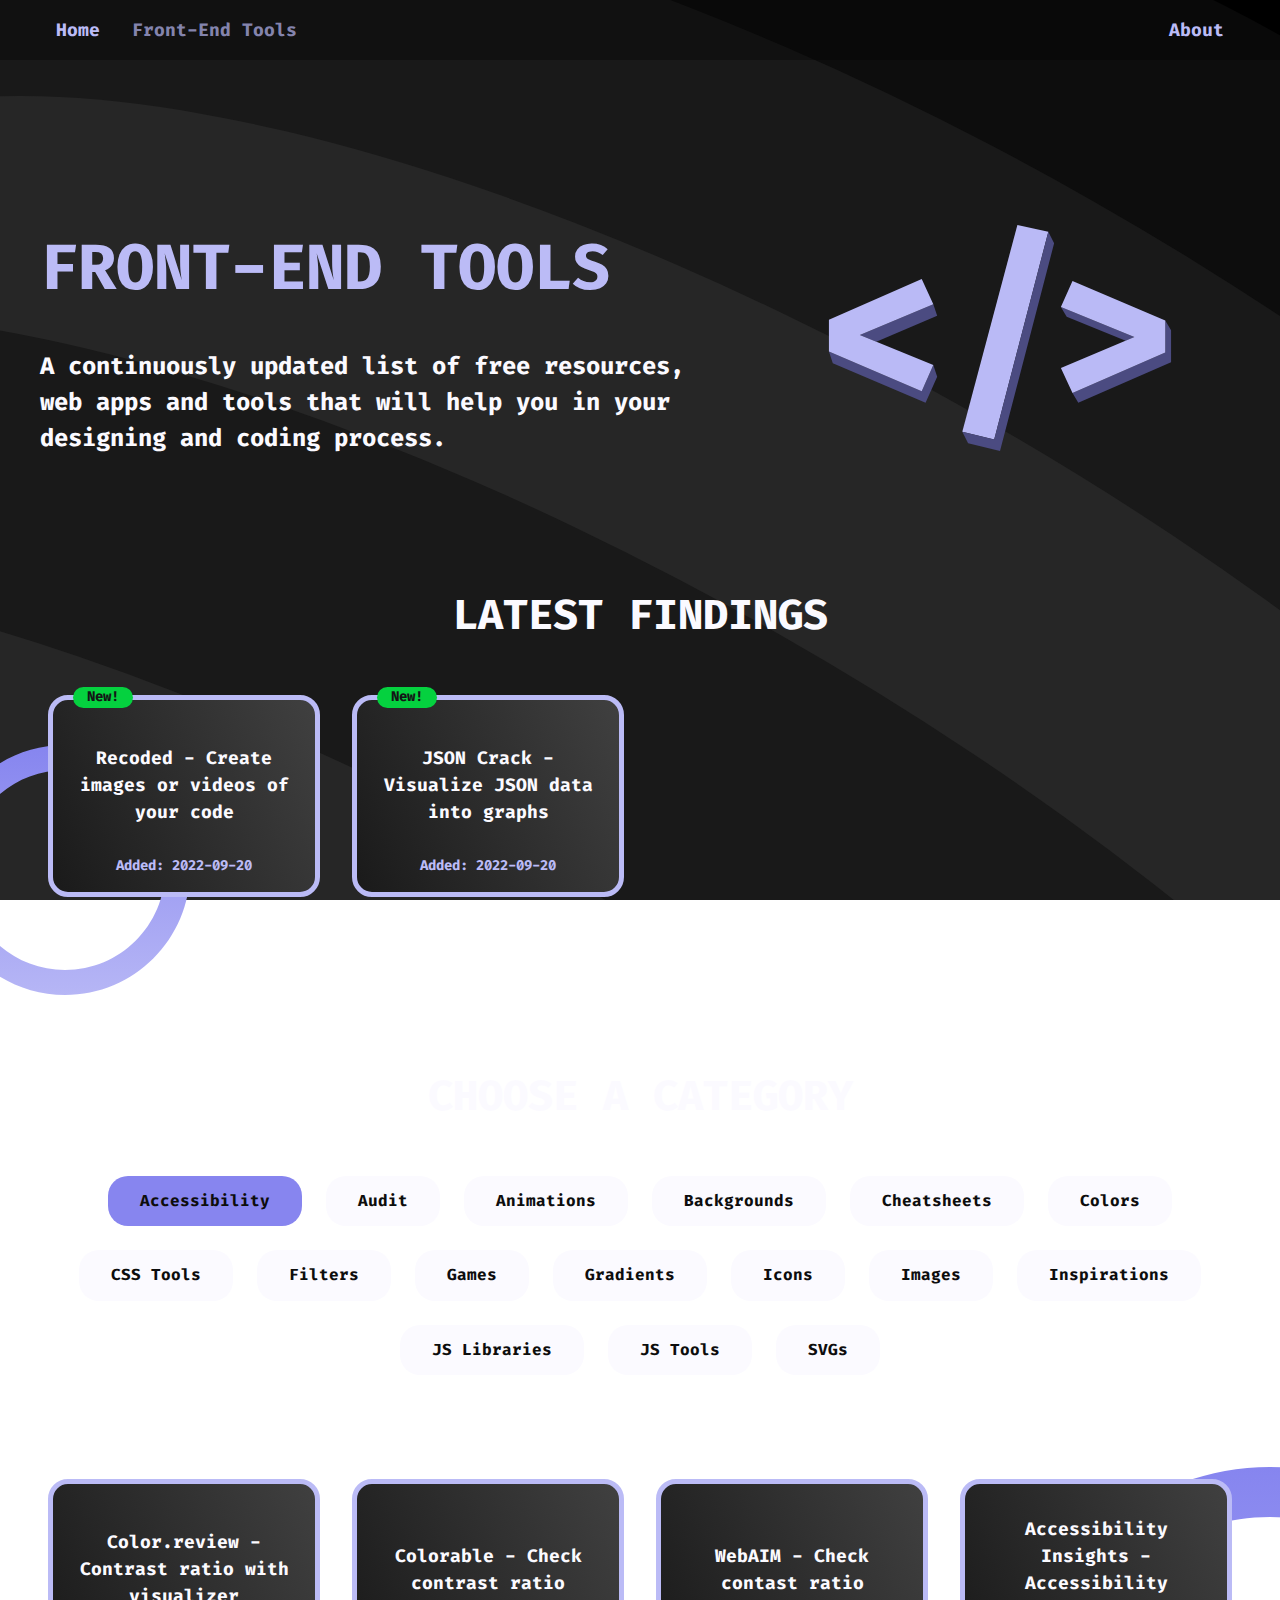
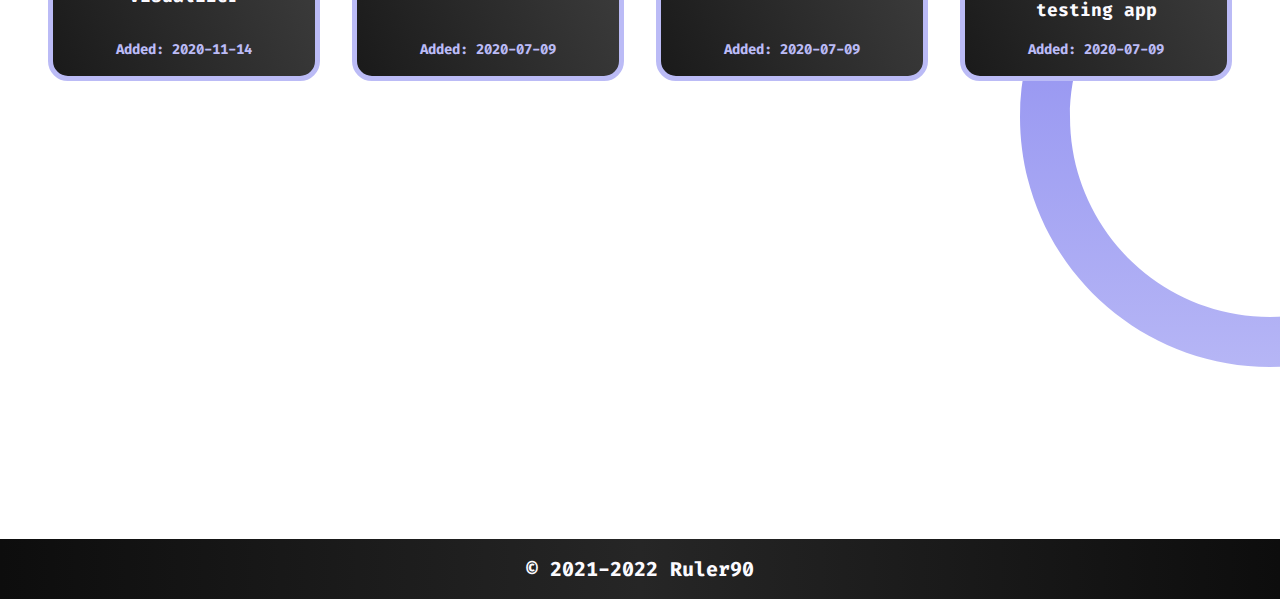
==== index.html @ b96b07b2 "Merge pull request #37 from Ruler90:dev" ====
<!DOCTYPE html>
<html lang="en">
    <head>
        <meta charset="UTF-8" />
        <meta http-equiv="X-UA-Compatible" content="IE=edge" />
        <meta name="viewport" content="width=device-width, initial-scale=1.0" />
        <title>Free Front-End Tools for Web Developers and Designers 2022</title>
        <meta
            name="description"
            content="Best 100% free resources, web apps and tools for web developers and designers. Get cheatsheets, CSS generators, create color palettes, gradients, SVGs and more."
        />

        <meta property="og:title" content="Free Front-End Tools for Web Developers and Designers 2022" />
        <meta
            property="og:description"
            content="Best 100% free resources, web apps and tools for web developers and designers. Get cheatsheets, CSS generators, create color palettes, gradients, SVGs and more."
        />
        <meta
            property="og:image"
            content="https://res.cloudinary.com/cliwebima/image/upload/v1622414200/front-end-tools/front-end-tools-preview.jpg"
        />
        <meta property="og:url" content="https://tools.mycoding.place/" />

        <meta name="twitter:title" content="Free Front-End Tools for Web Developers and Designers 2022" />
        <meta
            name="twitter:description"
            content="Best 100% free resources, web apps and tools for web developers and designers. Get cheatsheets, CSS generators, create color palettes, gradients, SVGs and more."
        />
        <meta
            name="twitter:image"
            content="https://res.cloudinary.com/cliwebima/image/upload/v1622414200/front-end-tools/front-end-tools-preview.jpg"
        />
        <meta name="twitter:card" content="summary_large_image" />

        <link rel="icon" type="image/svg+xml" href="./src/assets/svg/favicon.svg" />

        <link rel="preconnect" href="https://fonts.gstatic.com" />
        <link href="https://fonts.googleapis.com/css2?family=Fira+Code:wght@400;700&display=swap" rel="stylesheet" />
        <link rel="stylesheet" href="./src/scss/main.css" />
    </head>

    <body>
        <nav class="mcp-nav">
            <ul class="mcp-nav__items">
                <li class="mcp-nav__item">
                    <a class="mcp-nav__link" href="https://mycoding.place">Home</a>
                </li>
                <li class="mcp-nav__item">
                    <span class="mcp-nav__link mcp-nav__link--inactive">Front-End Tools</span>
                </li>
                <li class="mcp-nav__item">
                    <a class="mcp-nav__link" href="https://about.mycoding.place">About</a>
                </li>
            </ul>
        </nav>

        <main>
            <header class="mcp-header">
                <div class="mcp-header__text-wrapper">
                    <h1 class="mcp-header__text">Front-End Tools</h1>
                    <p class="mcp-header__description">
                        A continuously updated list of free resources, web apps and tools that will help you in your
                        designing and coding process.
                    </p>
                </div>

                <img
                    class="mcp-header__tags-logo"
                    src="./src/assets/svg/3d-tags.svg"
                    alt="image of the 3D opening and closing tag"
                />
            </header>

            <section class="mcp-section mcp-section--latest">
                <h2 class="mcp-section__header">Latest findings</h2>
                <ul class="mcp-tiles mcp-tiles--latest"></ul>
                <img
                    class="mcp-circle-decor mcp-circle-decor--latest"
                    src="./src/assets/svg/circle.svg"
                    alt="image of the circle contour in lavender gradient color"
                />
            </section>

            <section class="mcp-section mcp-section--choose-category">
                <h2 class="mcp-section__header">Choose a category</h2>
                <ul class="mcp-categories">
                    <li class="mcp-categories__item" tabindex="0" data-cat="accessibility">Accessibility</li>
                    <li class="mcp-categories__item" tabindex="0" data-cat="audit">Audit</li>
                    <li class="mcp-categories__item" tabindex="0" data-cat="animations">Animations</li>
                    <li class="mcp-categories__item" tabindex="0" data-cat="backgrounds">Backgrounds</li>
                    <li class="mcp-categories__item" tabindex="0" data-cat="cheatsheets">Cheatsheets</li>
                    <li class="mcp-categories__item" tabindex="0" data-cat="colors">Colors</li>
                    <li class="mcp-categories__item" tabindex="0" data-cat="css-tools">CSS Tools</li>
                    <li class="mcp-categories__item" tabindex="0" data-cat="filters">Filters</li>
                    <li class="mcp-categories__item" tabindex="0" data-cat="games">Games</li>
                    <li class="mcp-categories__item" tabindex="0" data-cat="gradients">Gradients</li>
                    <li class="mcp-categories__item" tabindex="0" data-cat="icons">Icons</li>
                    <li class="mcp-categories__item" tabindex="0" data-cat="images">Images</li>
                    <li class="mcp-categories__item" tabindex="0" data-cat="inspirations">Inspirations</li>
                    <li class="mcp-categories__item" tabindex="0" data-cat="js-libraries">JS Libraries</li>
                    <li class="mcp-categories__item" tabindex="0" data-cat="js-tools">JS Tools</li>
                    <li class="mcp-categories__item" tabindex="0" data-cat="svg">SVGs</li>
                </ul>
            </section>

            <section class="mcp-section mcp-section--category">
                <ul class="mcp-tiles mcp-tiles--category"></ul>
                <img
                    class="mcp-circle-decor mcp-circle-decor--cat-tiles"
                    src="./src/assets/svg/circle.svg"
                    alt="image of the big circle contour in lavender gradient color"
                />
            </section>
        </main>

        <footer>&copy; 2021-2022 Ruler90</footer>

        <script src="./src/js/tiles.js"></script>
    </body>
</html>
---- src/scss/main.css ----
/*! normalize.css v8.0.1 | MIT License | github.com/necolas/normalize.css */
html {
  line-height: 1.15;
  -webkit-text-size-adjust: 100%;
}

body {
  margin: 0;
}

main {
  display: block;
}

h1 {
  font-size: 2em;
  margin: 0.67em 0;
}

hr {
  box-sizing: content-box;
  height: 0;
  overflow: visible;
}

pre {
  font-family: monospace, monospace;
  font-size: 1em;
}

a {
  background-color: transparent;
}

abbr[title] {
  border-bottom: none;
  text-decoration: underline;
  -webkit-text-decoration: underline dotted;
          text-decoration: underline dotted;
}

b,
strong {
  font-weight: bolder;
}

code,
kbd,
samp {
  font-family: monospace, monospace;
  font-size: 1em;
}

small {
  font-size: 80%;
}

sub,
sup {
  font-size: 75%;
  line-height: 0;
  position: relative;
  vertical-align: baseline;
}

sub {
  bottom: -0.25em;
}

sup {
  top: -0.5em;
}

img {
  border-style: none;
}

button,
input,
optgroup,
select,
textarea {
  font-family: inherit;
  font-size: 100%;
  line-height: 1.15;
  margin: 0;
}

button,
input {
  overflow: visible;
}

button,
select {
  text-transform: none;
}

button,
[type=button],
[type=reset],
[type=submit] {
  -webkit-appearance: button;
}

button::-moz-focus-inner,
[type=button]::-moz-focus-inner,
[type=reset]::-moz-focus-inner,
[type=submit]::-moz-focus-inner {
  border-style: none;
  padding: 0;
}

button:-moz-focusring,
[type=button]:-moz-focusring,
[type=reset]:-moz-focusring,
[type=submit]:-moz-focusring {
  outline: 1px dotted ButtonText;
}

fieldset {
  padding: 0.35em 0.75em 0.625em;
}

legend {
  box-sizing: border-box;
  color: inherit;
  display: table;
  max-width: 100%;
  padding: 0;
  white-space: normal;
}

progress {
  vertical-align: baseline;
}

textarea {
  overflow: auto;
}

[type=checkbox],
[type=radio] {
  box-sizing: border-box;
  padding: 0;
}

[type=number]::-webkit-inner-spin-button,
[type=number]::-webkit-outer-spin-button {
  height: auto;
}

[type=search] {
  -webkit-appearance: textfield;
  outline-offset: -2px;
}

[type=search]::-webkit-search-decoration {
  -webkit-appearance: none;
}

::-webkit-file-upload-button {
  -webkit-appearance: button;
  font: inherit;
}

details {
  display: block;
}

summary {
  display: list-item;
}

template {
  display: none;
}

[hidden] {
  display: none;
}

/* Resets */
h1, h2, p {
  margin: 0;
  line-height: 1.5;
}

ul {
  -webkit-margin-before: 0;
          margin-block-start: 0;
  -webkit-margin-after: 0;
          margin-block-end: 0;
  -webkit-padding-start: 0;
          padding-inline-start: 0;
  list-style-type: none;
}

a {
  text-decoration: none;
}

/* General styles */
html {
  scroll-behavior: smooth;
  scrollbar-color: #8785ef #fbfaff;
  scrollbar-width: thin;
}
html::-webkit-scrollbar {
  width: 10px;
  height: 10px;
  border-radius: 5px;
}
html::-webkit-scrollbar-track {
  border-radius: 5px;
  background-color: #fbfaff;
  margin: 2px 0;
}
html::-webkit-scrollbar-thumb {
  border-radius: 5px;
  background-color: #8785ef;
}

body {
  font-family: "Fira Code", monospace;
  font-weight: 700;
  overflow-x: hidden;
  background-image: url("../assets/svg/grey-lines-bg.svg");
  background-size: cover;
  background-attachment: fixed;
}
@media (max-width: 767px) {
  body {
    background-attachment: initial;
    background-image: none;
    background-color: #262626;
  }
}

.mcp-section {
  max-width: 1200px;
  margin: 0 auto;
  position: relative;
}
.mcp-section--latest {
  padding: 64px 0 88px;
}
@media (max-width: 767px) {
  .mcp-section--latest {
    padding: 32px 0 48px;
  }
}
.mcp-section--choose-category {
  padding: 80px 0 48px;
}
@media (max-width: 767px) {
  .mcp-section--choose-category {
    padding: 32px 0 16px;
  }
}
.mcp-section--category {
  min-height: 500px;
  padding: 32px 0 160px;
}

.mcp-section__header {
  font-size: 42px;
  margin-bottom: 48px;
  text-transform: uppercase;
  color: #fbfaff;
  text-align: center;
}
@media (max-width: 1200px) {
  .mcp-section__header {
    font-size: 32px;
  }
}

footer {
  height: 60px;
  background-image: linear-gradient(to left, #0d0d0d, #262626, #0d0d0d);
  color: #fbfaff;
  display: grid;
  place-items: center;
  font-size: 20px;
  position: relative;
}

.mcp-nav {
  height: 60px;
  background-color: rgba(0, 0, 0, 0.3);
}

.mcp-nav__items {
  max-width: 1200px;
  height: 100%;
  margin: 0 auto;
  padding: 0 16px;
  display: flex;
  align-items: center;
}
@media (max-width: 450px) {
  .mcp-nav__items {
    justify-content: space-evenly;
  }
}

.mcp-nav__item {
  margin: 0 16px;
}
@media (min-width: 451px) {
  .mcp-nav__item:last-child {
    margin-left: auto;
  }
}

.mcp-nav__link {
  color: #bbbbf6;
  font-size: 18px;
}
.mcp-nav__link:hover, .mcp-nav__link:focus {
  color: #fbfaff;
}
@media (max-width: 550px) {
  .mcp-nav__link {
    font-size: 16px;
  }
}
.mcp-nav__link--inactive {
  pointer-events: none;
  color: #8484ad;
}

/* Header styles */
.mcp-header {
  max-width: 1200px;
  margin: 0 auto;
  padding: 160px 32px 64px;
  color: #fbfaff;
  line-height: 1.5;
  display: flex;
  align-items: center;
  position: relative;
}
@media (max-width: 800px) {
  .mcp-header {
    flex-direction: column;
    padding: 48px 16px 0;
  }
}

.mcp-header__text-wrapper {
  width: 60%;
}
@media (max-width: 800px) {
  .mcp-header__text-wrapper {
    width: auto;
  }
}

.mcp-header__text {
  margin: 0 0 32px;
  font-size: 64px;
  color: #bbbbf6;
  text-transform: uppercase;
}
@media (max-width: 1200px) {
  .mcp-header__text {
    font-size: 48px;
  }
}
@media (max-width: 800px) {
  .mcp-header__text {
    text-align: center;
  }
}
@media (max-width: 550px) {
  .mcp-header__text {
    font-size: 32px;
  }
}

.mcp-header__description {
  max-width: 95%;
  font-size: 24px;
}
@media (max-width: 980px) {
  .mcp-header__description {
    font-size: 22px;
  }
}
@media (max-width: 800px) {
  .mcp-header__description {
    max-width: initial;
    font-size: 18px;
  }
}

.mcp-header__tags-logo {
  height: 230px;
  margin: 0 auto;
}
@media (max-width: 980px) {
  .mcp-header__tags-logo {
    height: 160px;
  }
}
@media (max-width: 800px) {
  .mcp-header__tags-logo {
    width: auto;
    margin-top: 32px;
  }
}
@media (max-width: 430px) {
  .mcp-header__tags-logo {
    height: 120px;
  }
}

/* Tiles styles */
.mcp-tiles {
  margin: 0 auto;
  width: -webkit-max-content;
  width: -moz-max-content;
  width: max-content;
  display: grid;
  grid-template-columns: repeat(4, 1fr);
  grid-gap: 32px;
  position: relative;
  z-index: 2;
}
@media (max-width: 1200px) {
  .mcp-tiles {
    grid-template-columns: repeat(3, 1fr);
  }
}
@media (max-width: 980px) {
  .mcp-tiles {
    grid-template-columns: repeat(2, 1fr);
  }
}
@media (max-width: 600px) {
  .mcp-tiles {
    grid-gap: 32px 8px;
  }
}
.mcp-tile {
  transition: transform 400ms ease, opacity 350ms ease;
  transform: translateY(0);
  opacity: 1;
}
.mcp-tile--fade-out {
  transform: translateY(200px);
  opacity: 0;
}
.mcp-tile--new .mcp-tile__new-label {
  display: flex;
  justify-content: center;
  align-items: center;
}

.mcp-tile__link {
  width: 230px;
  height: 160px;
  padding: 16px;
  background: linear-gradient(244.18deg, #404040 0%, #1A1A1A 100%);
  border: 5px solid #bbbbf6;
  border-radius: 20px;
  display: grid;
  grid-template-rows: 1fr -webkit-max-content;
  grid-template-rows: 1fr max-content;
  position: relative;
  transition: transform 300ms ease;
}
@media (hover: hover) {
  .mcp-tile__link:hover, .mcp-tile__link:focus {
    transform: translateY(-10px);
  }
}
@media (max-width: 600px) {
  .mcp-tile__link {
    box-sizing: border-box;
    padding: 8px;
  }
}
@media (max-width: 500px) {
  .mcp-tile__link {
    width: 180px;
    border: 3px solid #bbbbf6;
  }
}
@media (max-width: 380px) {
  .mcp-tile__link {
    width: 170px;
    border: 2px solid #bbbbf6;
  }
}

.mcp-tile__new-label {
  display: none;
  width: 60px;
  height: 21px;
  border-radius: 16px;
  background-color: #05d13f;
  position: absolute;
  top: -13px;
  left: 20px;
}

.mcp-tile__new-label-text {
  color: #141516;
  font-size: 14px;
}

.mcp-tile__text {
  color: #fbfaff;
  font-size: 18px;
  text-align: center;
  align-self: center;
}
@media (max-width: 600px) {
  .mcp-tile__text {
    font-size: 14px;
  }
}

.mcp-tile__date {
  color: #bbbbf6;
  font-size: 14px;
  text-align: center;
  align-self: flex-end;
}

/* Category buttons styles */
.mcp-categories {
  display: flex;
  justify-content: center;
  align-items: center;
  flex-wrap: wrap;
}
@media (max-width: 600px) {
  .mcp-categories {
    margin-top: -20px;
  }
}

.mcp-categories__item {
  width: -webkit-max-content;
  width: -moz-max-content;
  width: max-content;
  margin: 0 12px 24px;
  padding: 16px 32px;
  border-radius: 20px;
  background-color: #fbfaff;
  font-size: 16px;
  color: #0d0d0d;
  text-align: center;
  transition: box-shadow 200ms ease;
}
.mcp-categories__item:hover, .mcp-categories__item:focus {
  cursor: pointer;
  box-shadow: 0 0 0 5px #8785ef;
  outline: none;
}
@media (max-width: 600px) {
  .mcp-categories__item {
    width: 35%;
    padding: 16px;
    margin: 12px;
  }
}
@media (max-width: 385px) {
  .mcp-categories__item {
    padding: 12px 16px;
    margin: 8px;
  }
}
@media (max-width: 359px) {
  .mcp-categories__item {
    width: 50%;
  }
}
.mcp-categories__item--active {
  background-color: #8785ef;
  color: #0d0d0d;
  pointer-events: none;
}
.mcp-categories__item--active:focus {
  box-shadow: none;
}
.mcp-categories__item--pending {
  pointer-events: none;
}
.mcp-categories__item--pending:hover, .mcp-categories__item--pending:focus {
  box-shadow: none;
}

/* Decorations styles */
.mcp-circle-decor {
  position: absolute;
}
@media (max-width: 600px) {
  .mcp-circle-decor {
    display: none;
  }
}
.mcp-circle-decor--latest {
  height: 250px;
  bottom: -10px;
  left: -100px;
}
.mcp-circle-decor--cat-tiles {
  right: -280px;
  top: 20px;
}
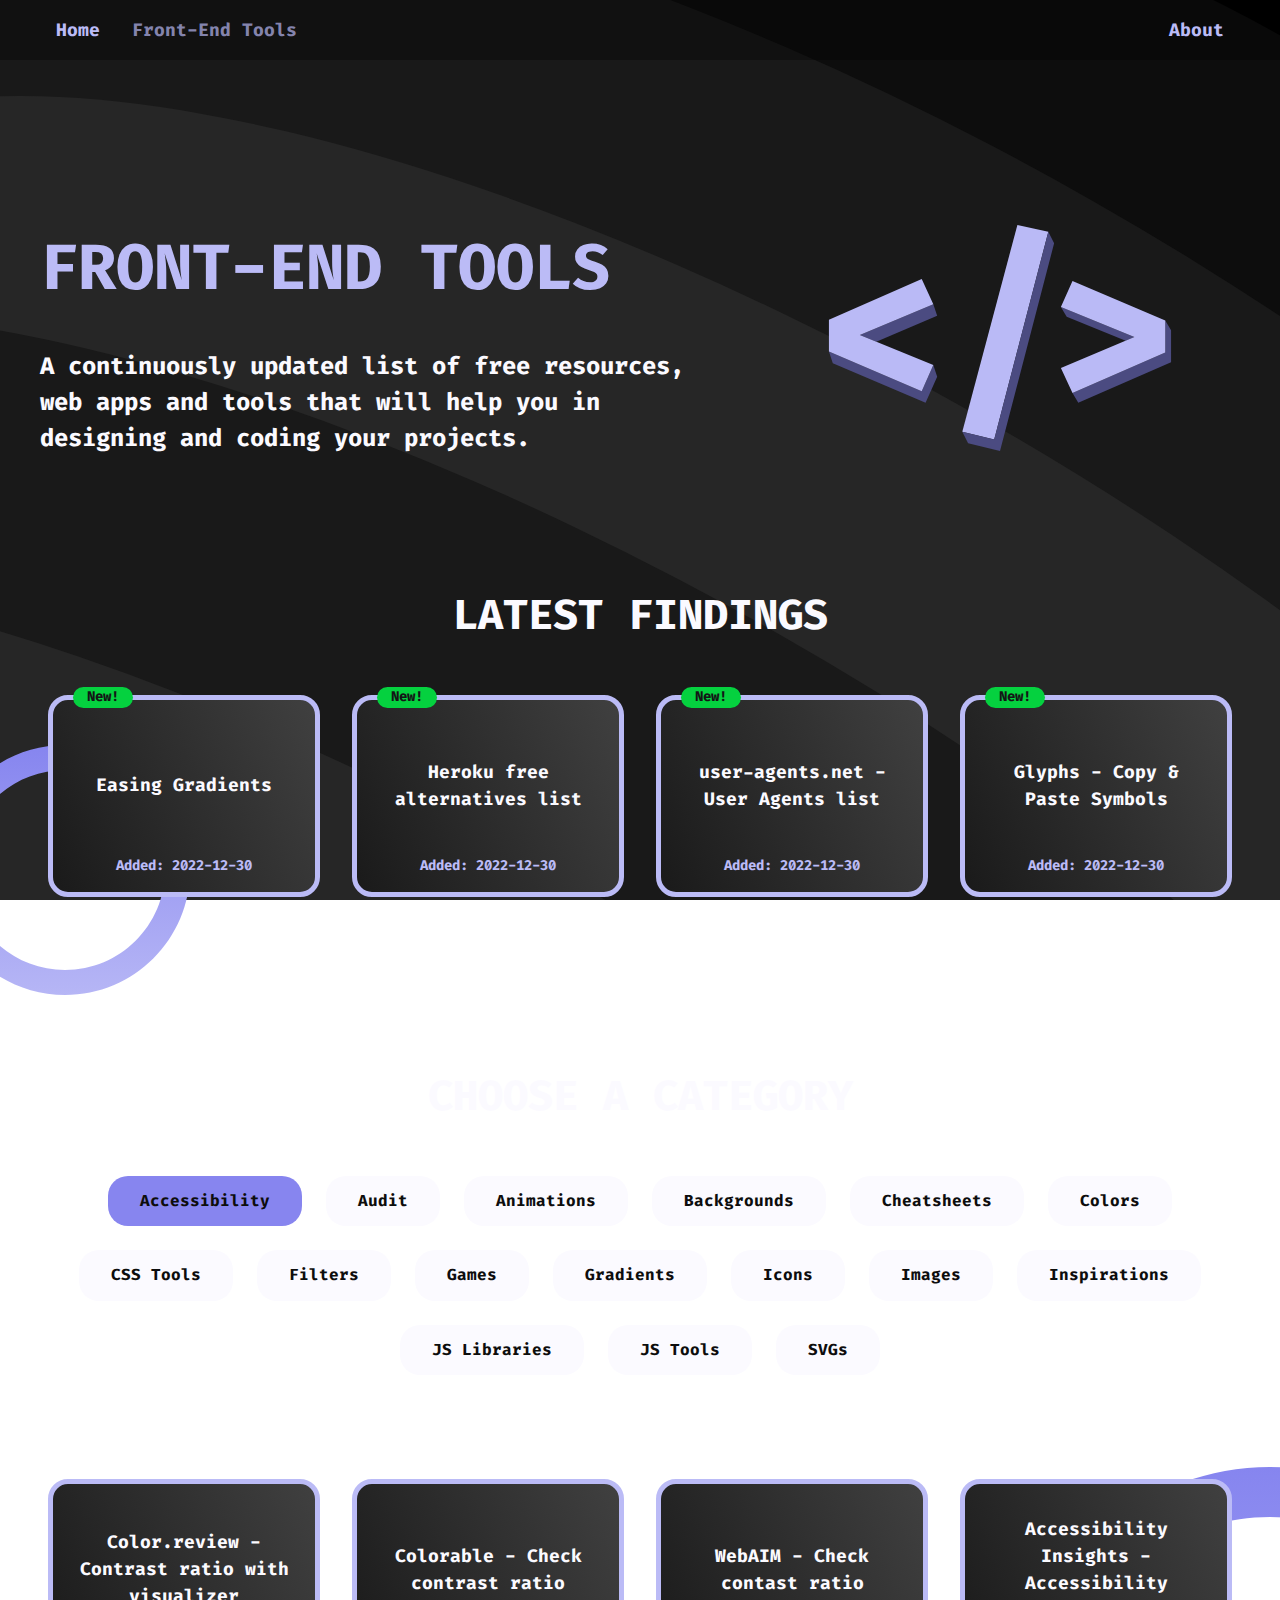
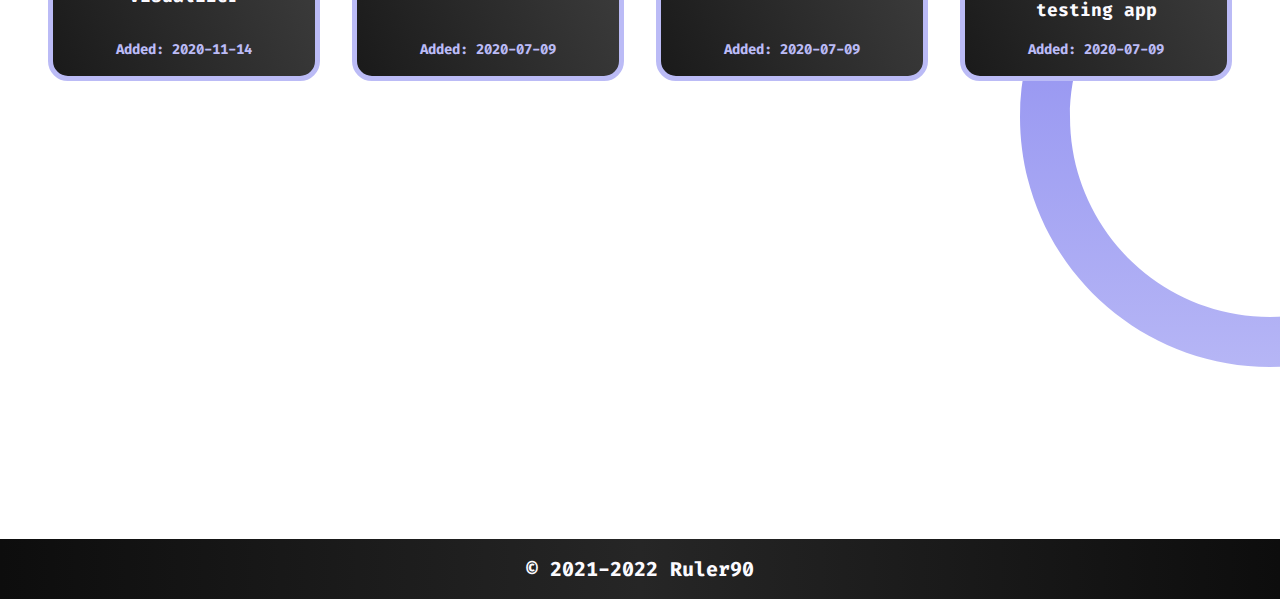
==== commit aad0eaeb: "Few minor updates" ====
--- a/index.html
+++ b/index.html
@@ -59,8 +59,8 @@
                 <div class="mcp-header__text-wrapper">
                     <h1 class="mcp-header__text">Front-End Tools</h1>
                     <p class="mcp-header__description">
-                        A continuously updated list of free resources, web apps and tools that will help you in your
-                        designing and coding process.
+                        A continuously updated list of free resources, web apps and tools that will help you in
+                        designing and coding your projects.
                     </p>
                 </div>
 
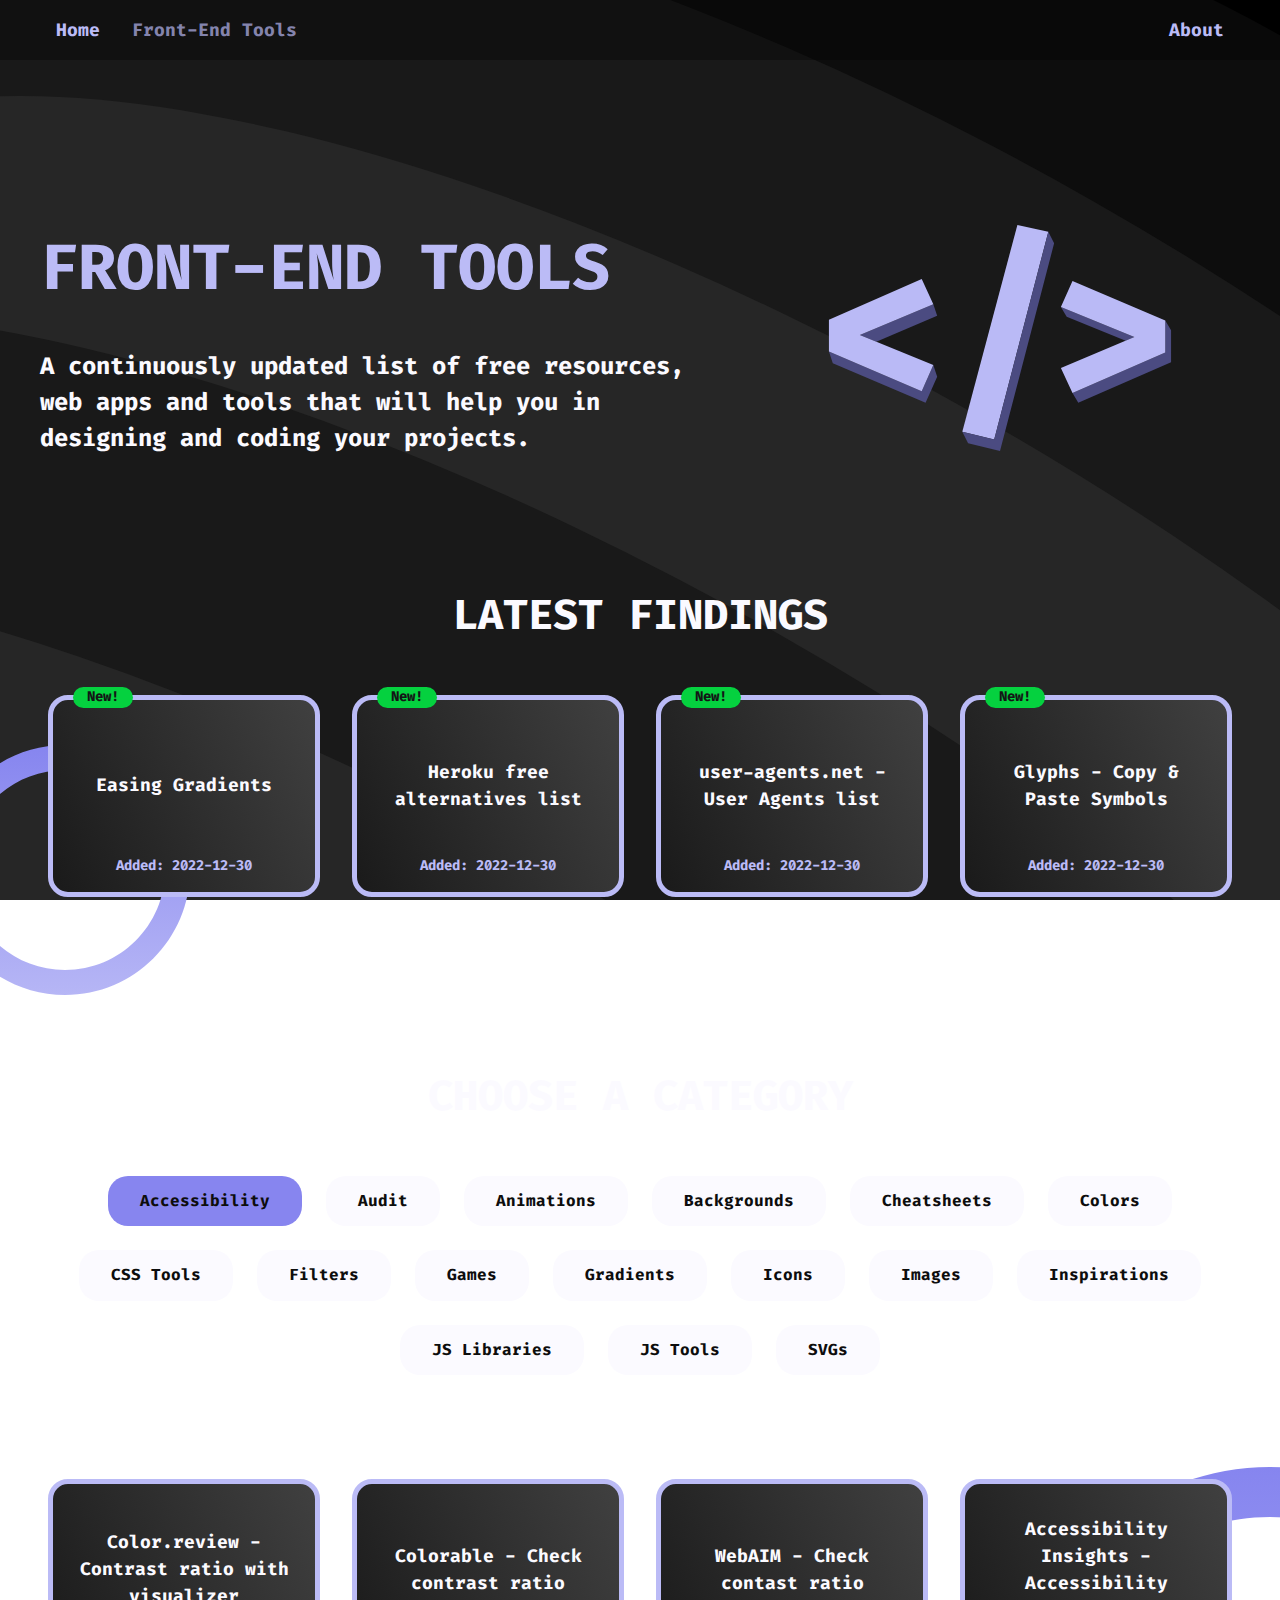
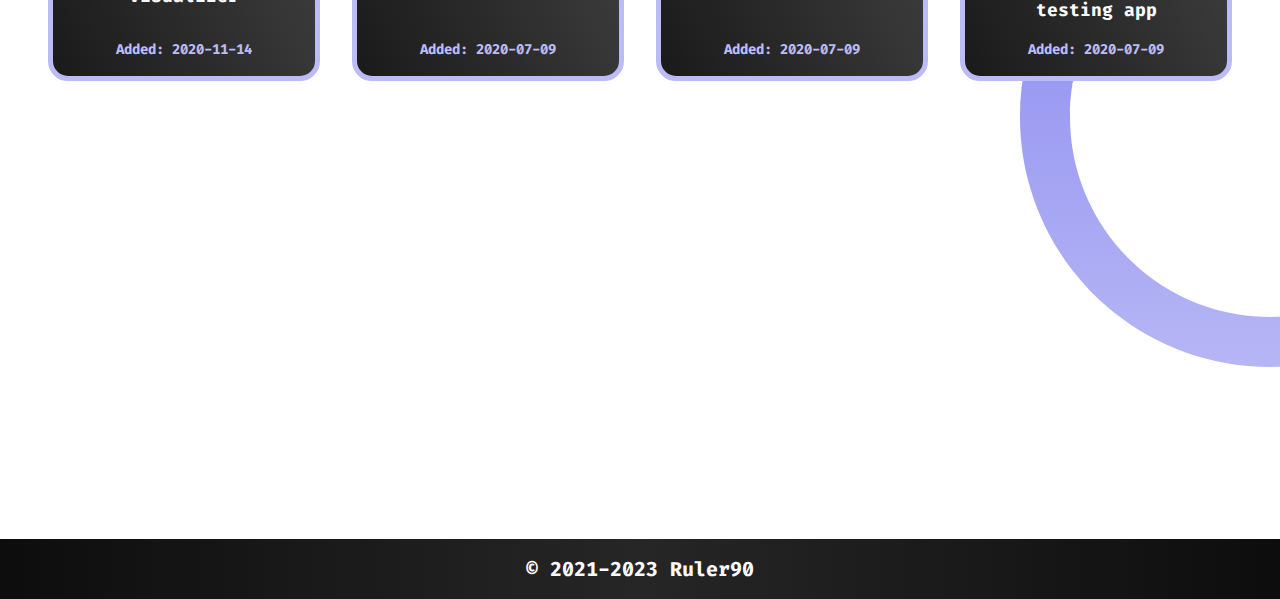
==== commit 9cef9b22: "Merge pull request #40 from Ruler90:dev" ====
--- a/index.html
+++ b/index.html
@@ -113,7 +113,7 @@
             </section>
         </main>
 
-        <footer>&copy; 2021-2022 Ruler90</footer>
+        <footer>&copy; 2021-2023 Ruler90</footer>
 
         <script src="./src/js/tiles.js"></script>
     </body>
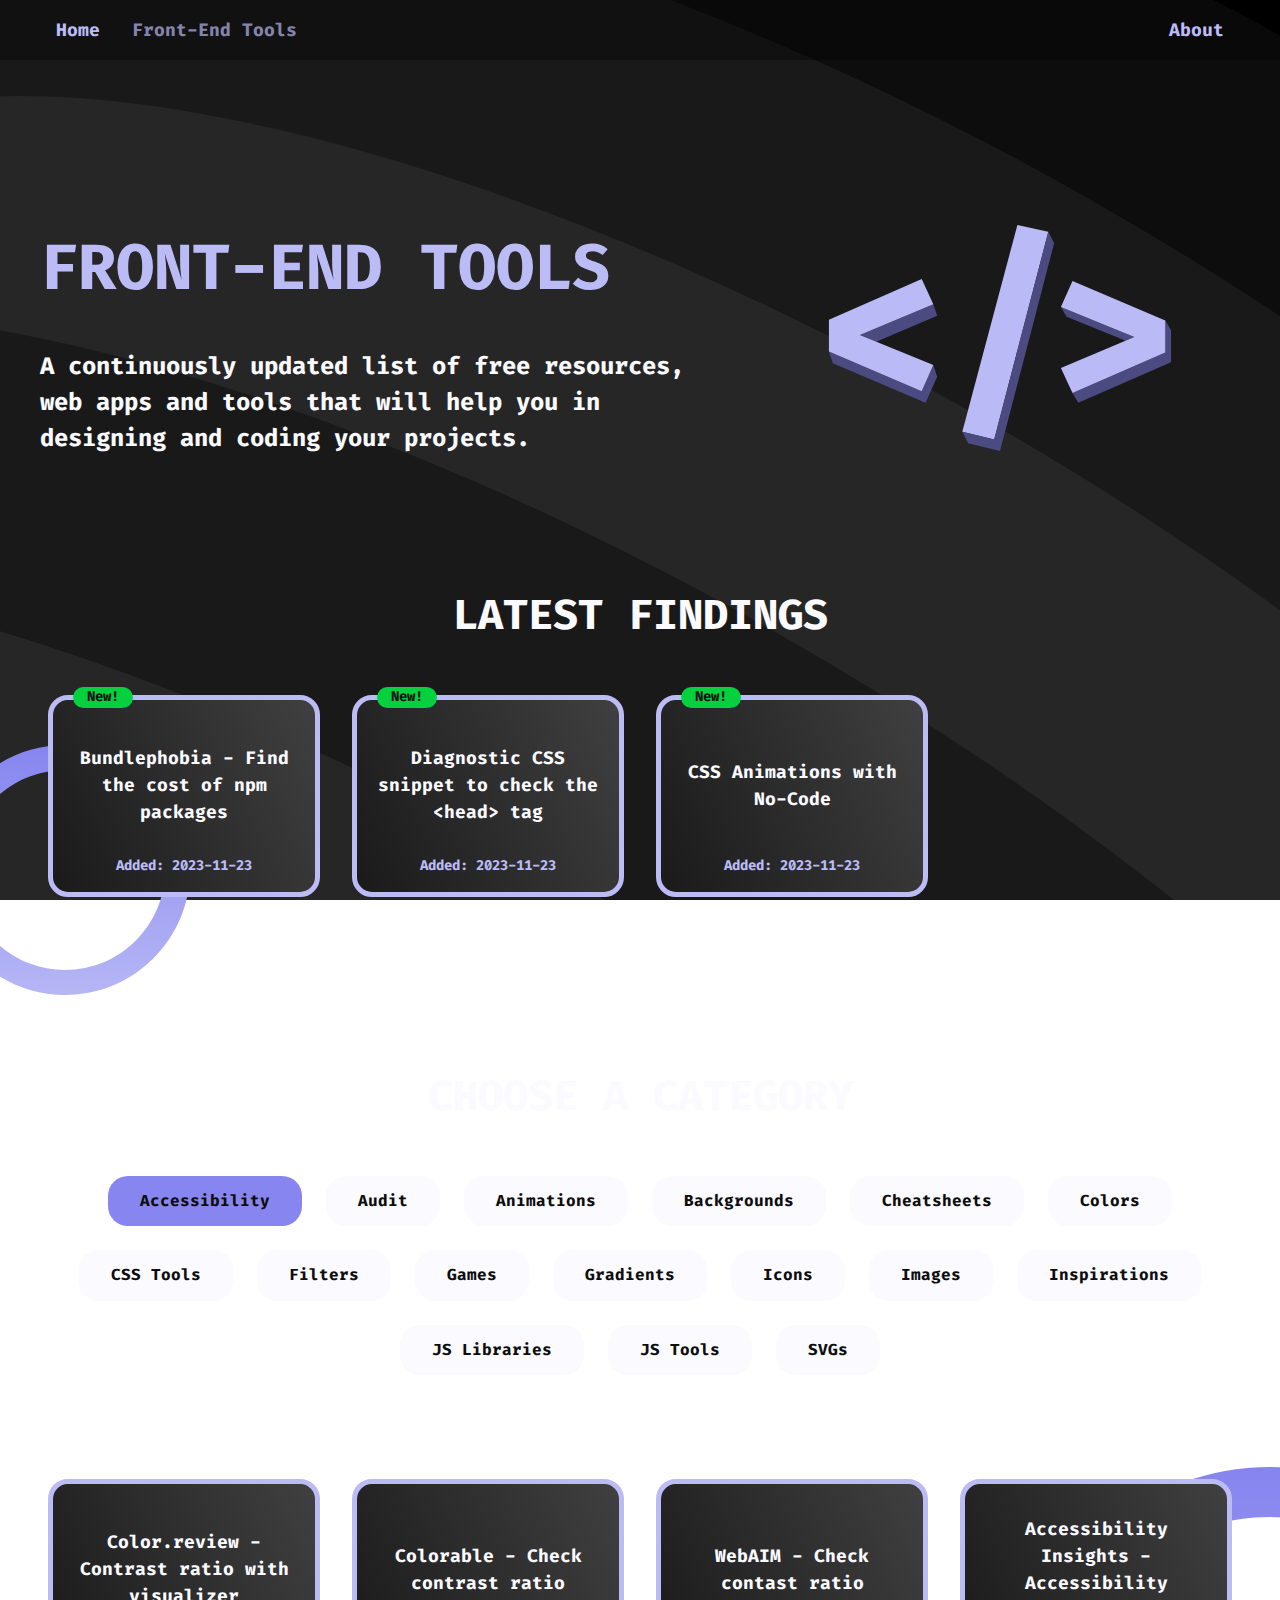
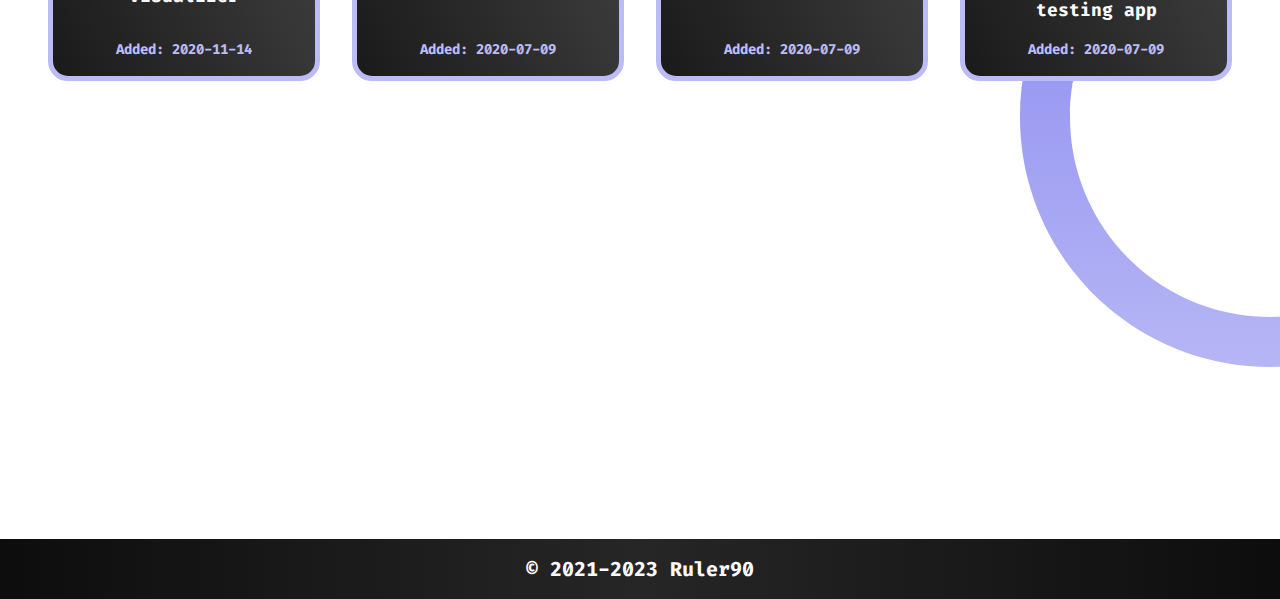
==== commit 41622a5d: "Merge pull request #47 from Ruler90:dev" ====
--- a/index.html
+++ b/index.html
@@ -4,13 +4,13 @@
         <meta charset="UTF-8" />
         <meta http-equiv="X-UA-Compatible" content="IE=edge" />
         <meta name="viewport" content="width=device-width, initial-scale=1.0" />
-        <title>Free Front-End Tools for Web Developers and Designers 2022</title>
+        <title>Free Front-End Tools for Web Developers and Designers 2023</title>
         <meta
             name="description"
             content="Best 100% free resources, web apps and tools for web developers and designers. Get cheatsheets, CSS generators, create color palettes, gradients, SVGs and more."
         />
 
-        <meta property="og:title" content="Free Front-End Tools for Web Developers and Designers 2022" />
+        <meta property="og:title" content="Free Front-End Tools for Web Developers and Designers 2023" />
         <meta
             property="og:description"
             content="Best 100% free resources, web apps and tools for web developers and designers. Get cheatsheets, CSS generators, create color palettes, gradients, SVGs and more."
@@ -21,7 +21,7 @@
         />
         <meta property="og:url" content="https://tools.mycoding.place/" />
 
-        <meta name="twitter:title" content="Free Front-End Tools for Web Developers and Designers 2022" />
+        <meta name="twitter:title" content="Free Front-End Tools for Web Developers and Designers 2023" />
         <meta
             name="twitter:description"
             content="Best 100% free resources, web apps and tools for web developers and designers. Get cheatsheets, CSS generators, create color palettes, gradients, SVGs and more."
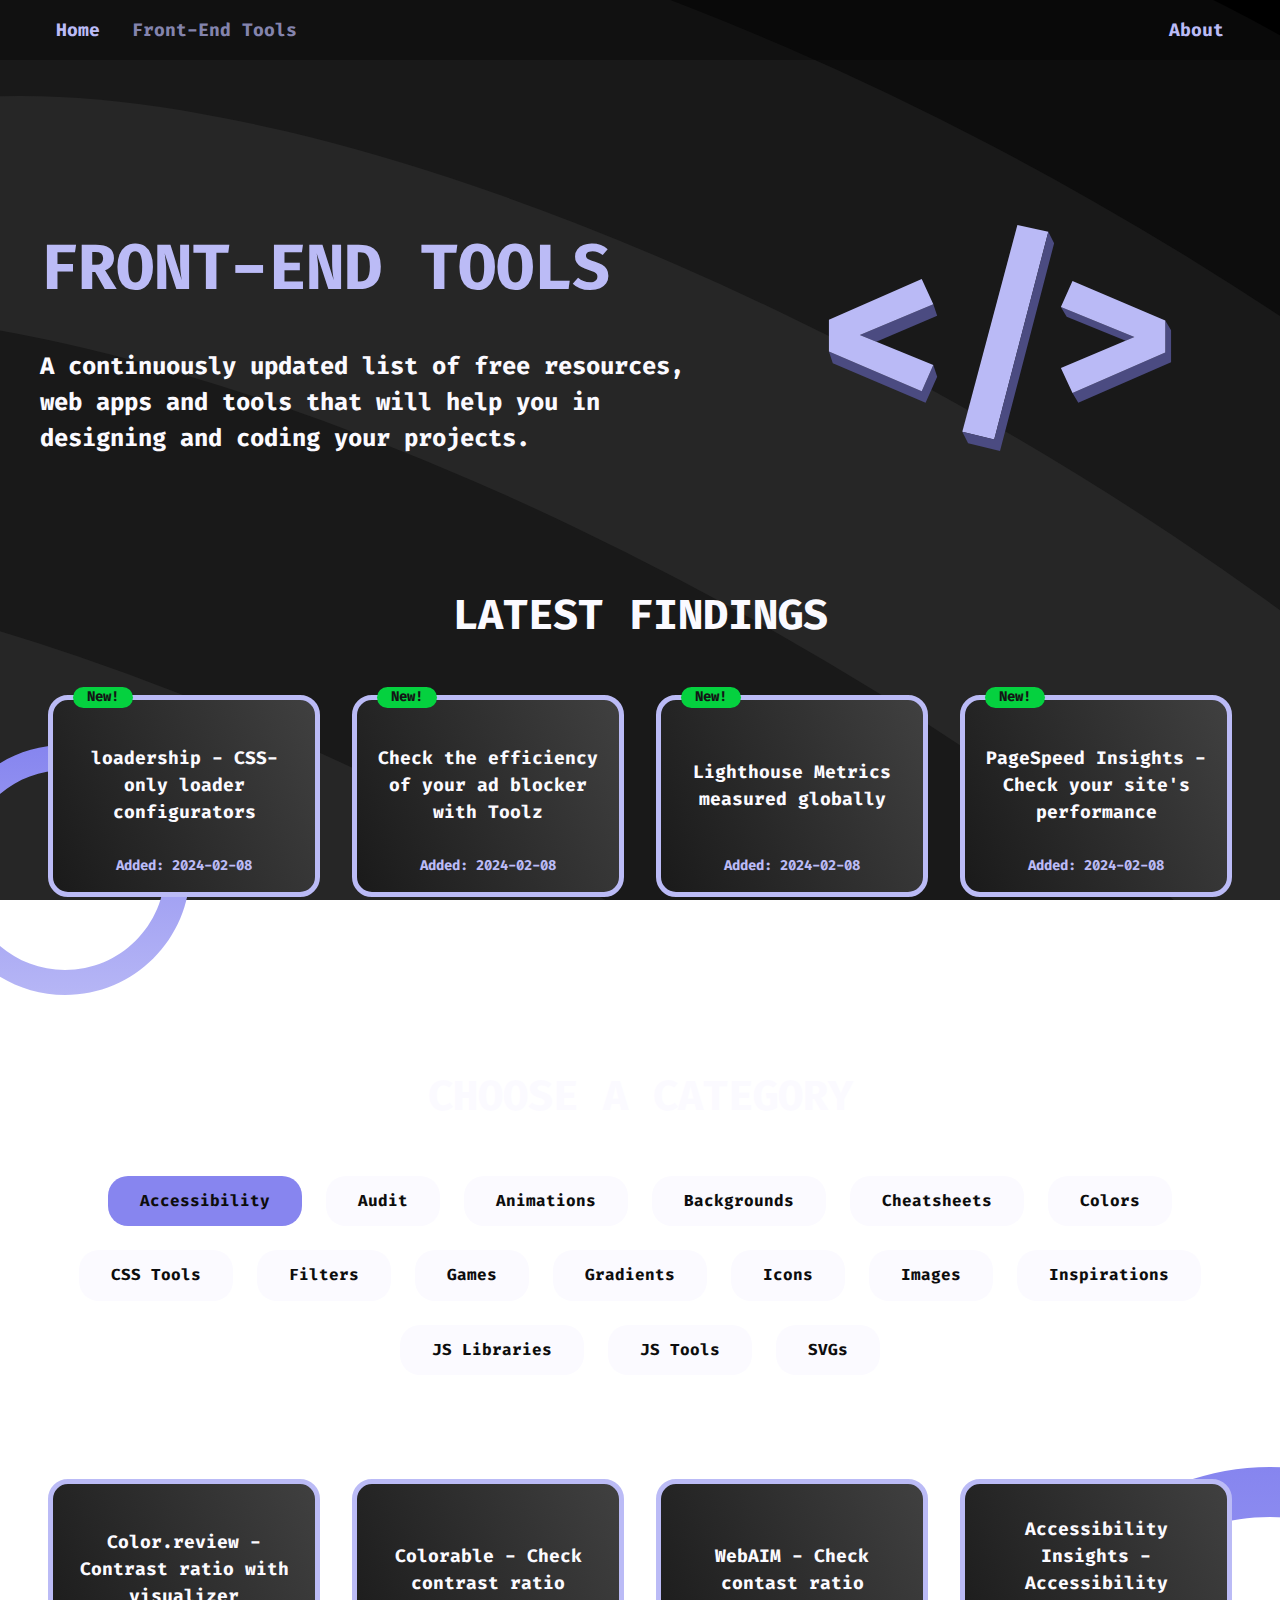
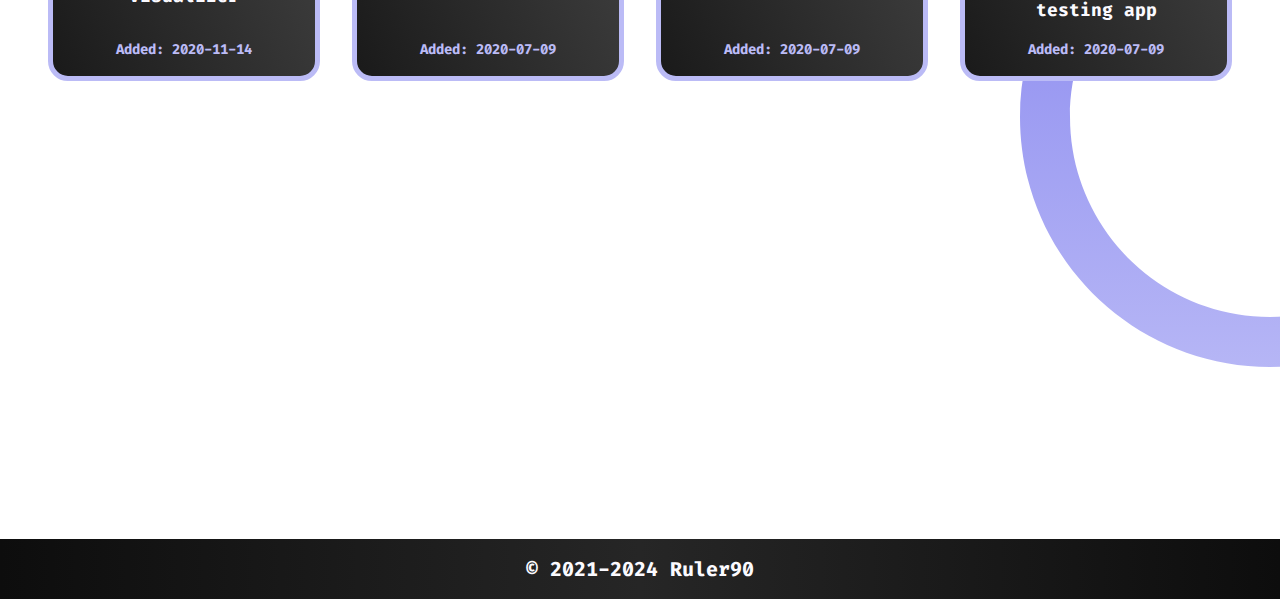
==== commit ead9c995: "Added new items, updated the year in footer" ====
--- a/index.html
+++ b/index.html
@@ -113,7 +113,7 @@
             </section>
         </main>
 
-        <footer>&copy; 2021-2023 Ruler90</footer>
+        <footer>&copy; 2021-2024 Ruler90</footer>
 
         <script src="./src/js/tiles.js"></script>
     </body>
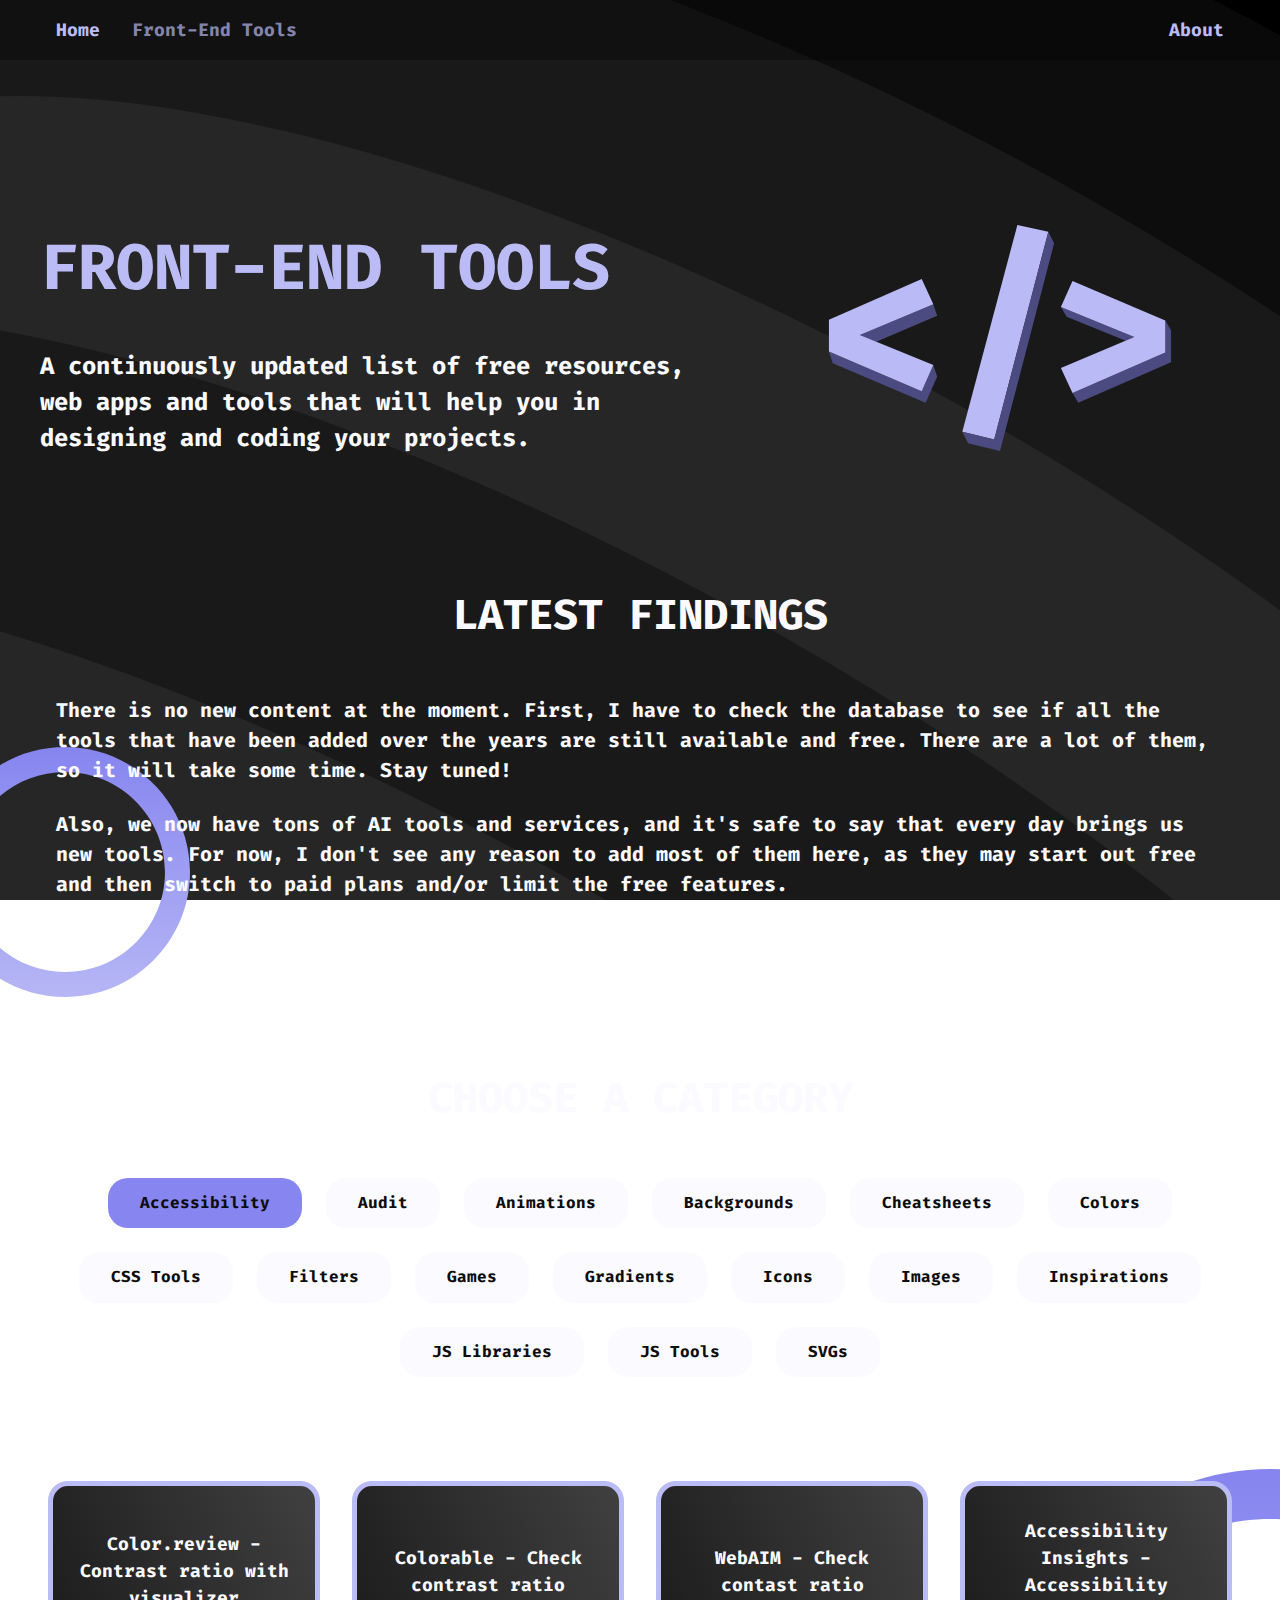
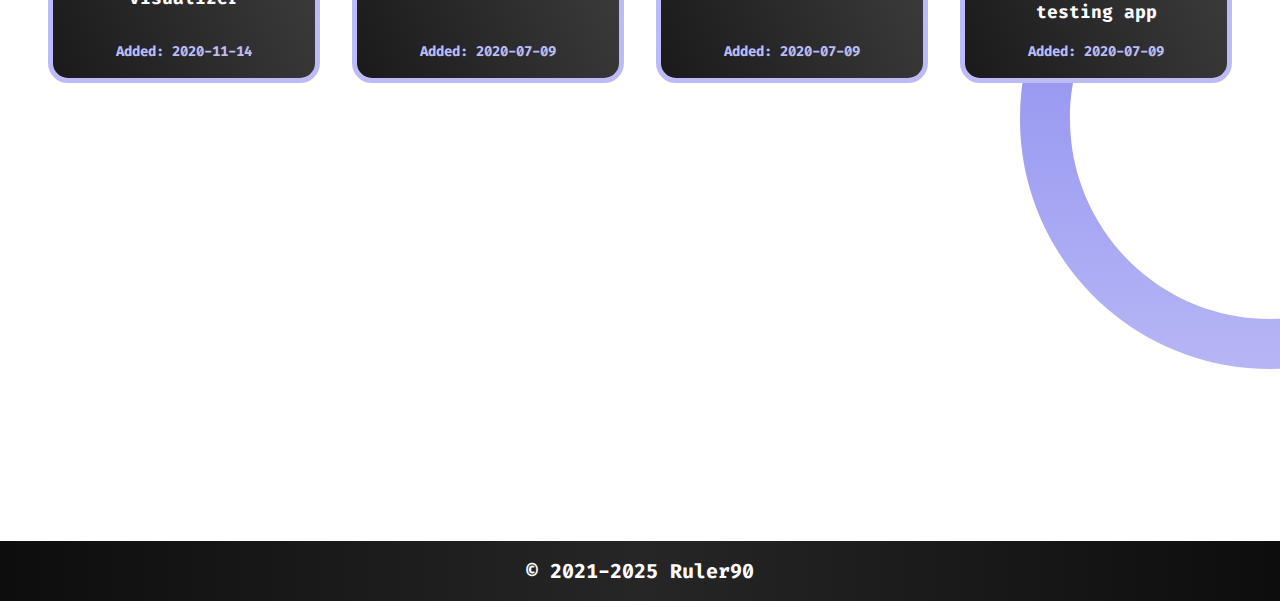
==== commit bcf62099: "Merge pull request #58 from Ruler90:dev" ====
--- a/index.html
+++ b/index.html
@@ -4,13 +4,13 @@
         <meta charset="UTF-8" />
         <meta http-equiv="X-UA-Compatible" content="IE=edge" />
         <meta name="viewport" content="width=device-width, initial-scale=1.0" />
-        <title>Free Front-End Tools for Web Developers and Designers 2023</title>
+        <title>My Coding Place | Free Tools for Web Devs and Designers 2025</title>
         <meta
             name="description"
             content="Best 100% free resources, web apps and tools for web developers and designers. Get cheatsheets, CSS generators, create color palettes, gradients, SVGs and more."
         />
 
-        <meta property="og:title" content="Free Front-End Tools for Web Developers and Designers 2023" />
+        <meta property="og:title" content="Free Front-End Tools for Web Developers and Designers 2025" />
         <meta
             property="og:description"
             content="Best 100% free resources, web apps and tools for web developers and designers. Get cheatsheets, CSS generators, create color palettes, gradients, SVGs and more."
@@ -21,7 +21,7 @@
         />
         <meta property="og:url" content="https://tools.mycoding.place/" />
 
-        <meta name="twitter:title" content="Free Front-End Tools for Web Developers and Designers 2023" />
+        <meta name="twitter:title" content="Free Front-End Tools for Web Developers and Designers 2025" />
         <meta
             name="twitter:description"
             content="Best 100% free resources, web apps and tools for web developers and designers. Get cheatsheets, CSS generators, create color palettes, gradients, SVGs and more."
@@ -73,6 +73,16 @@
 
             <section class="mcp-section mcp-section--latest">
                 <h2 class="mcp-section__header">Latest findings</h2>
+                <p class="mcp-section__description">
+                    There is no new content at the moment. First, I have to check the database to see if all the tools
+                    that have been added over the years are still available and free. There are a lot of them, so it
+                    will take some time. Stay tuned!
+                </p>
+                <p class="mcp-section__description">
+                    Also, we now have tons of AI tools and services, and it's safe to say that every day brings us new
+                    tools. For now, I don't see any reason to add most of them here, as they may start out free and then switch
+                    to paid plans and/or limit the free features.
+                </p>
                 <ul class="mcp-tiles mcp-tiles--latest"></ul>
                 <img
                     class="mcp-circle-decor mcp-circle-decor--latest"
@@ -113,7 +123,7 @@
             </section>
         </main>
 
-        <footer>&copy; 2021-2024 Ruler90</footer>
+        <footer>&copy; 2021-2025 Ruler90</footer>
 
         <script src="./src/js/tiles.js"></script>
     </body>
--- a/src/scss/main.css
+++ b/src/scss/main.css
@@ -181,18 +181,17 @@
 }
 
 /* Resets */
-h1, h2, p {
+h1,
+h2,
+p {
   margin: 0;
   line-height: 1.5;
 }
 
 ul {
-  -webkit-margin-before: 0;
-          margin-block-start: 0;
-  -webkit-margin-after: 0;
-          margin-block-end: 0;
-  -webkit-padding-start: 0;
-          padding-inline-start: 0;
+  margin-block-start: 0;
+  margin-block-end: 0;
+  padding-inline-start: 0;
   list-style-type: none;
 }
 
@@ -261,6 +260,23 @@
 .mcp-section--category {
   min-height: 500px;
   padding: 32px 0 160px;
+}
+
+.mcp-section__description {
+  padding: 0 16px;
+  color: #fbfaff;
+  font-size: 20px;
+  position: relative;
+  z-index: 1;
+}
+.mcp-section__description:nth-of-type(1) {
+  margin-bottom: 24px;
+}
+@media (max-width: 767px) {
+  .mcp-section__description:nth-of-type(1) {
+    margin-bottom: 16px;
+    font-size: 18px;
+  }
 }
 
 .mcp-section__header {
@@ -420,12 +436,11 @@
 /* Tiles styles */
 .mcp-tiles {
   margin: 0 auto;
-  width: -webkit-max-content;
   width: -moz-max-content;
   width: max-content;
   display: grid;
   grid-template-columns: repeat(4, 1fr);
-  grid-gap: 32px;
+  gap: 32px;
   position: relative;
   z-index: 2;
 }
@@ -441,7 +456,7 @@
 }
 @media (max-width: 600px) {
   .mcp-tiles {
-    grid-gap: 32px 8px;
+    gap: 32px 8px;
   }
 }
 .mcp-tile {
@@ -463,11 +478,10 @@
   width: 230px;
   height: 160px;
   padding: 16px;
-  background: linear-gradient(244.18deg, #404040 0%, #1A1A1A 100%);
+  background: linear-gradient(244.18deg, #404040 0%, #1a1a1a 100%);
   border: 5px solid #bbbbf6;
   border-radius: 20px;
   display: grid;
-  grid-template-rows: 1fr -webkit-max-content;
   grid-template-rows: 1fr max-content;
   position: relative;
   transition: transform 300ms ease;
@@ -545,7 +559,6 @@
 }
 
 .mcp-categories__item {
-  width: -webkit-max-content;
   width: -moz-max-content;
   width: max-content;
   margin: 0 12px 24px;
@@ -612,4 +625,4 @@
 .mcp-circle-decor--cat-tiles {
   right: -280px;
   top: 20px;
-}+}/*# sourceMappingURL=main.css.map */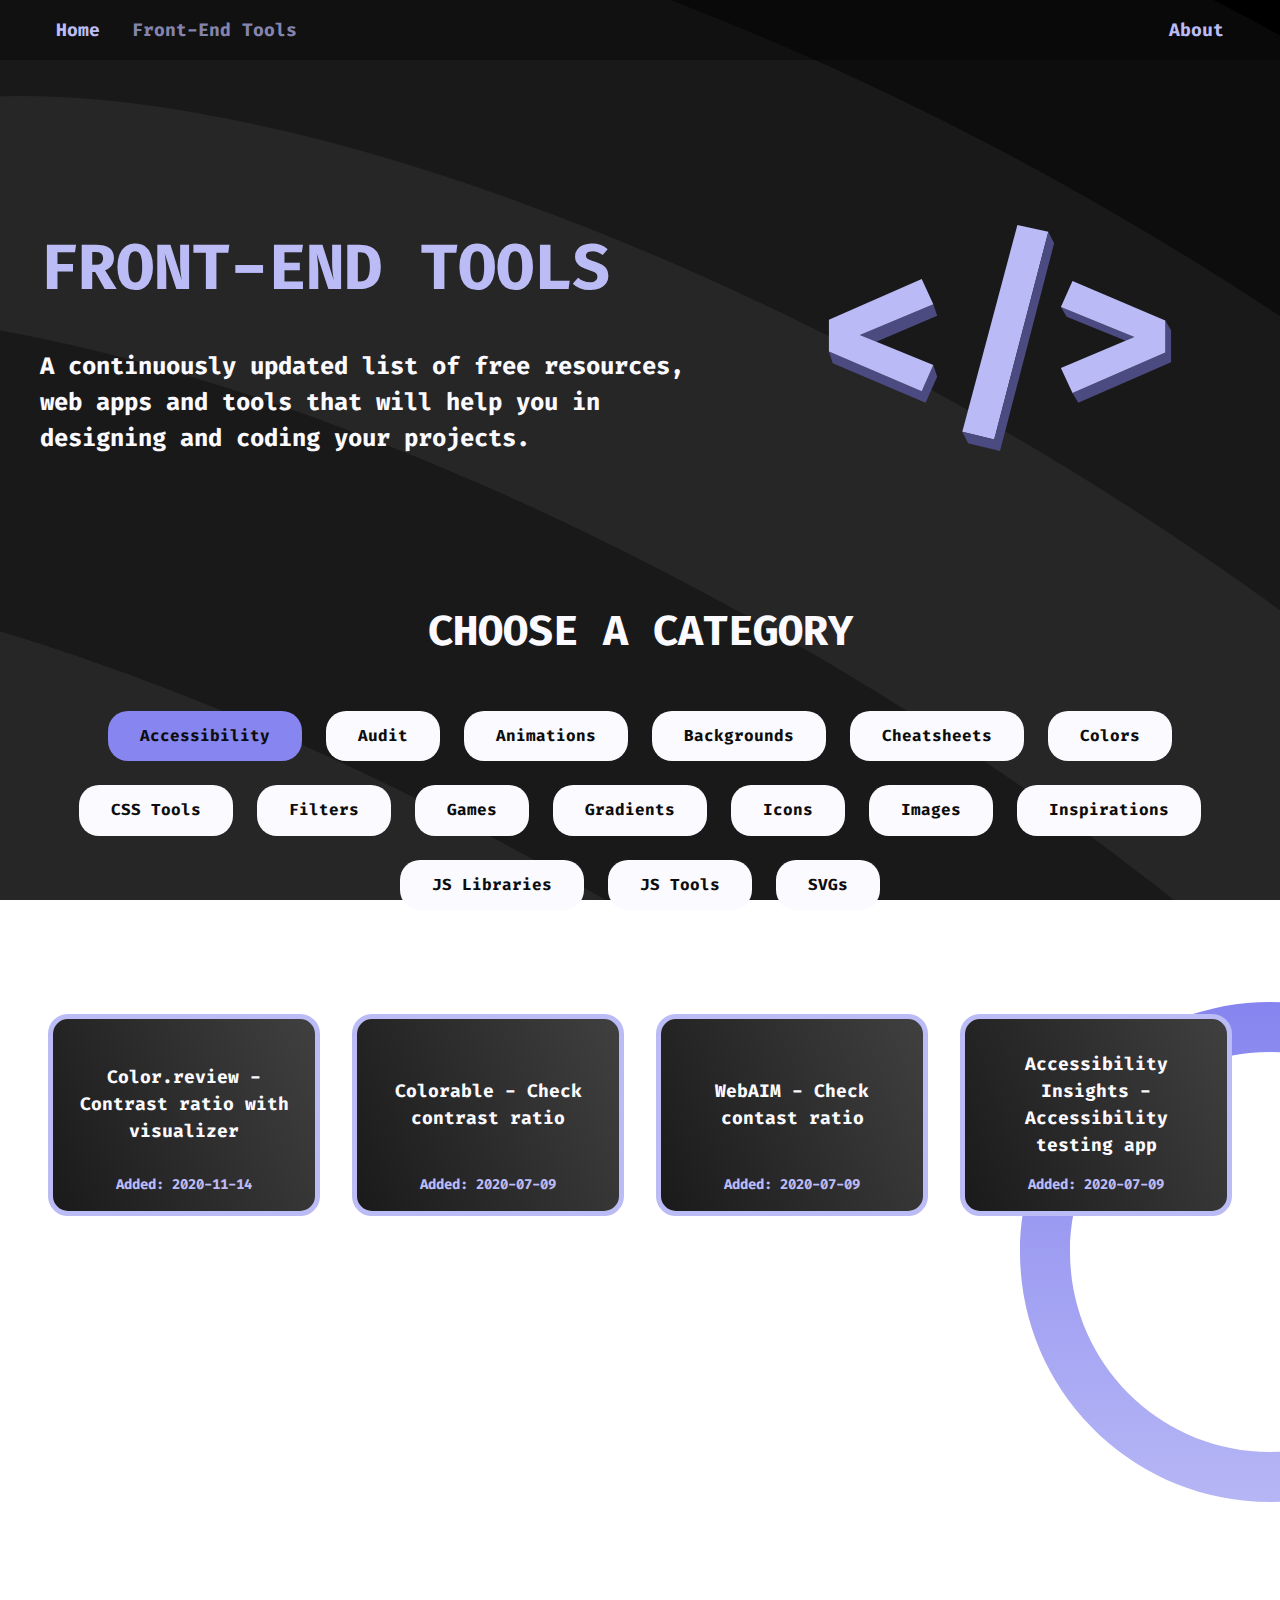
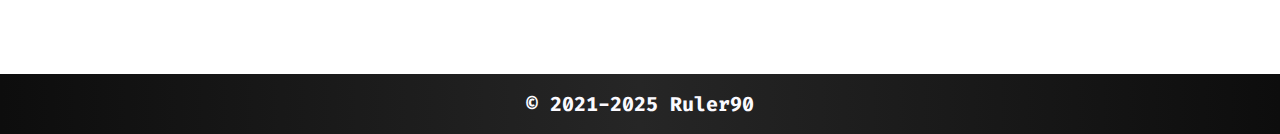
==== commit 9e8dcd0a: "Minor changes" ====
--- a/index.html
+++ b/index.html
@@ -71,25 +71,15 @@
                 />
             </header>
 
-            <section class="mcp-section mcp-section--latest">
+            <!-- <section class="mcp-section mcp-section--latest">
                 <h2 class="mcp-section__header">Latest findings</h2>
-                <p class="mcp-section__description">
-                    There is no new content at the moment. First, I have to check the database to see if all the tools
-                    that have been added over the years are still available and free. There are a lot of them, so it
-                    will take some time. Stay tuned!
-                </p>
-                <p class="mcp-section__description">
-                    Also, we now have tons of AI tools and services, and it's safe to say that every day brings us new
-                    tools. For now, I don't see any reason to add most of them here, as they may start out free and then switch
-                    to paid plans and/or limit the free features.
-                </p>
                 <ul class="mcp-tiles mcp-tiles--latest"></ul>
                 <img
                     class="mcp-circle-decor mcp-circle-decor--latest"
                     src="./src/assets/svg/circle.svg"
                     alt="image of the circle contour in lavender gradient color"
                 />
-            </section>
+            </section> -->
 
             <section class="mcp-section mcp-section--choose-category">
                 <h2 class="mcp-section__header">Choose a category</h2>
